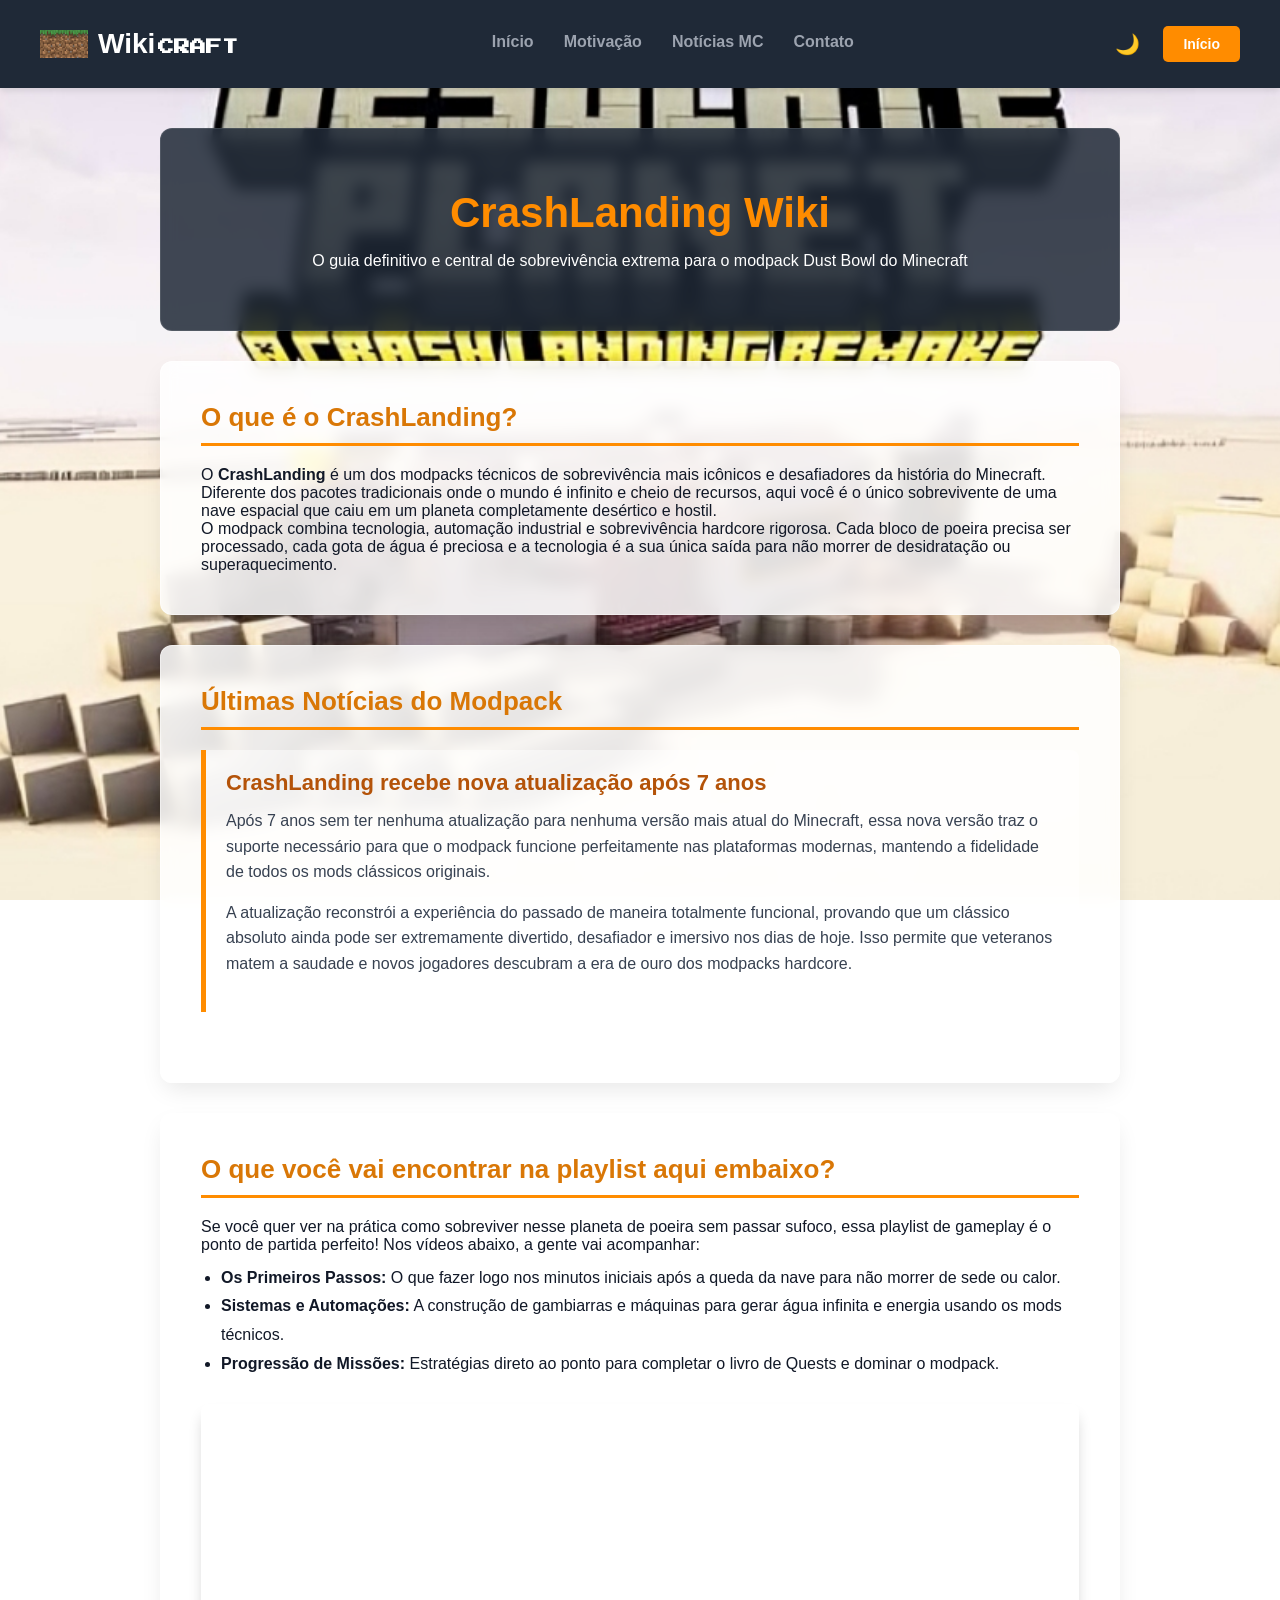
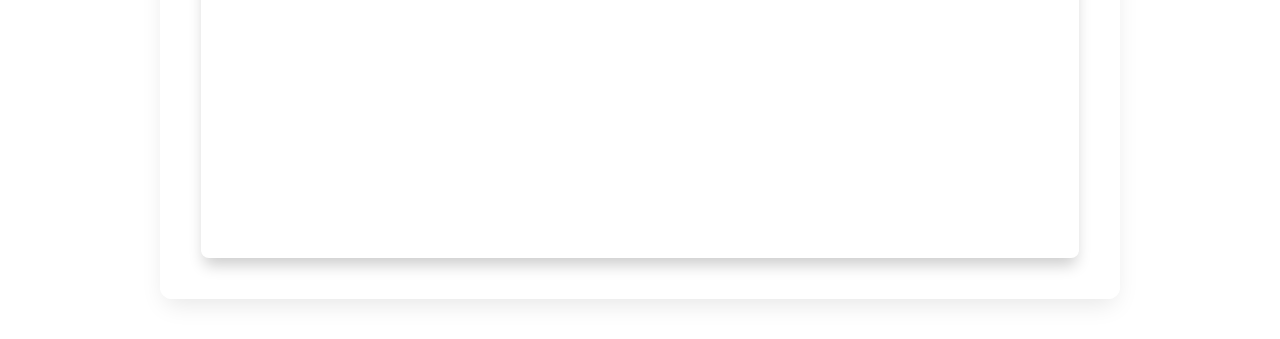
==== Wiki Craft/CrashLanding-Wiki/index.html @ 6f475de1 "Minha Mini Wiki uma tarefa para ser entrege em forma de wiki para a aula de programação" ====
<!DOCTYPE html>
<html lang="pt-BR">
<head>
    <meta charset="UTF-8">
    <meta name="viewport" content="width=device-width, initial-scale=1.0">
    <title>WikiCraft | CrashLanding Wiki</title>
    <link rel="stylesheet" href="style.css">
</head>
<body>
    <header>
        <div class="logo">
            <img src="bloco.jpeg" alt="Bloco Minecraft" class="logo-bloco">  
            <span class="fundo-oval">Wiki</span><span class="texto-craft">Craft</span>
        </div>
        <nav>
            <a href="index.html">Início</a>
            <a href="motivacao.html">Motivação</a>
            <a href="noticias.html">Notícias MC</a>
            <a href="contato.html">Contato</a>
        </nav>
        <div class="acoes-header">
            <button class="btn-tema" id="toggle-tema" title="Alternar Tema">🌙</button>
            <a href="index.html" class="btn-inicio">Início</a>
        </div>

        <script>
            const btnTema = document.getElementById('toggle-tema');
            
            // Verifica se o usuário já tinha deixado o modo escuro ativo antes
            if (localStorage.getItem('tema') === 'dark') {
                document.body.classList.add('dark-mode');
                btnTema.textContent = '☀️'; // Muda para Sol se estiver escuro
            }

            btnTema.addEventListener('click', () => {
                document.body.classList.toggle('dark-mode');
                
                if (document.body.classList.contains('dark-mode')) {
                    localStorage.setItem('tema', 'dark');
                    btnTema.textContent = '☀️';
                } else {
                    localStorage.setItem('tema', 'light');
                    btnTema.textContent = '🌙';
                }
            });
        </script>
    </header>

    <main class="conteudo">
        <section class="banner">
            <h1>CrashLanding Wiki</h1>
            <p>O guia definitivo e central de sobrevivência extrema para o modpack Dust Bowl do Minecraft</p>
        </section>

        <section class="secao">
            <h2>O que é o CrashLanding?</h2>
            <p>O <strong>CrashLanding</strong> é um dos modpacks técnicos de sobrevivência mais icônicos e desafiadores da história do Minecraft. Diferente dos pacotes tradicionais onde o mundo é infinito e cheio de recursos, aqui você é o único sobrevivente de uma nave espacial que caiu em um planeta completamente desértico e hostil.</p>
            <p>O modpack combina tecnologia, automação industrial e sobrevivência hardcore rigorosa. Cada bloco de poeira precisa ser processado, cada gota de água é preciosa e a tecnologia é a sua única saída para não morrer de desidratação ou superaquecimento.</p>
        </section>

        <section class="secao">
            <h2>Últimas Notícias do Modpack</h2>
            <article class="card-noticia">
                <h3>CrashLanding recebe nova atualização após 7 anos</h3>
                <p>Após 7 anos sem ter nenhuma atualização para nenhuma versão mais atual do Minecraft, essa nova versão traz o suporte necessário para que o modpack funcione perfeitamente nas plataformas modernas, mantendo a fidelidade de todos os mods clássicos originais.</p>
                <p>A atualização reconstrói a experiência do passado de maneira totalmente funcional, provando que um clássico absoluto ainda pode ser extremamente divertido, desafiador e imersivo nos dias de hoje. Isso permite que veteranos matem a saudade e novos jogadores descubram a era de ouro dos modpacks hardcore.</p>
            </article>
        </section>

        <section class="secao">
            <h2>O que você vai encontrar na playlist aqui embaixo?</h2>
            <p>Se você quer ver na prática como sobreviver nesse planeta de poeira sem passar sufoco, essa playlist de gameplay é o ponto de partida perfeito! Nos vídeos abaixo, a gente vai acompanhar:</p>
            <ul style="margin-left: 20px; margin-top: 10px; margin-bottom: 25px; line-height: 1.8;">
                <li><strong>Os Primeiros Passos:</strong> O que fazer logo nos minutos iniciais após a queda da nave para não morrer de sede ou calor.</li>
                <li><strong>Sistemas e Automações:</strong> A construção de gambiarras e máquinas para gerar água infinita e energia usando os mods técnicos.</li>
                <li><strong>Progressão de Missões:</strong> Estratégias direto ao ponto para completar o livro de Quests e dominar o modpack.</li>
            </ul>

            <div class="video-container">
                <iframe width="100%" height="450" src="https://www.youtube.com/embed/eSUVXQKCVnU?list=PLX__f0eSr4yAGluDu2fOTqGR4Iscj6PK7" title="YouTube video player" frameborder="0" allow="accelerometer; autoplay; clipboard-write; encrypted-media; gyroscope; picture-in-picture" allowfullscreen></iframe>
            </div>
        </section>

    </main>
</body>
</html>
---- Wiki Craft/CrashLanding-Wiki/style.css ----
@import url('https://fonts.googleapis.com/css2?family=Press+Start+2P&display=swap');

* {
    margin: 0;
    padding: 0;
    box-sizing: border-box;
}

/* Base do Site - Modo Claro */
body {
    font-family: Arial, Helvetica, sans-serif;
    background-image: url('crashlanding.jpeg');
    background-size: cover;
    background-attachment: fixed;
    background-position: center;
    color: #111827;
    transition: background-color 0.3s, color 0.3s;
}

/* ==========================================================================
   HEADER (BARRA SUPERIOR)
   ========================================================================== */
header {
    background-color: #1f2937; /* Cinza escuro elegante que destaca os elementos */
    display: flex;
    justify-content: space-between;
    align-items: center;
    padding: 20px 40px;
    box-shadow: 0 4px 6px -1px rgba(0, 0, 0, 0.1);
    transition: background-color 0.3s;
}

/* Configuração da Logo */
.logo {
    color: white;
    font-size: 28px;
    font-weight: bold;
    display: flex;
    align-items: center;
    background-image: none; 
    padding: 0;
    text-shadow: none;
}

.logo-bloco {
    width: 48px;
    height: 48px;
    object-fit: contain;
    margin-right: 10px; 
}

.fundo-oval {
    background-color: transparent;
    color: white;
    padding: 0;
    border-radius: 0;
    margin-right: 3px; 
    display: inline-block;
}

.texto-craft {
    font-family: 'Press Start 2P', cursive;
    font-size: 16px;
    color: white;
    margin-left: 0; 
    text-transform: uppercase;
    display: inline-block;
    transform: translateY(3px);
}

/* Menu de Navegação */
nav {
    display: flex;
    gap: 30px;
}

nav a {
    text-decoration: none;
    color: #9ca3af;
    font-weight: bold;
    font-size: 16px;
    transition: color 0.3s, border-bottom 0.3s;
    padding-bottom: 5px;
}

nav a:hover, nav a.active {
    color: #ff8c00; /* Laranja desértico ativo */
    border-bottom: 2px solid #ff8c00;
}

/* Área de botões no topo */
.acoes-header {
    display: flex;
    align-items: center;
    gap: 15px;
}

.btn-tema {
    background: none;
    border: none;
    font-size: 20px;
    cursor: pointer;
    padding: 8px;
    border-radius: 50%;
    transition: background-color 0.3s;
}

.btn-tema:hover {
    background-color: #374151;
}

.btn-inicio {
    background-color: #ff8c00;
    color: white;
    border: none;
    padding: 10px 20px;
    border-radius: 5px;
    font-weight: bold;
    cursor: pointer;
    text-decoration: none;
    font-size: 14px;
    transition: background-color 0.3s;
}

.btn-inicio:hover {
    background-color: #e07b00;
}

/* ==========================================================================
   CONTEÚDO E JANELAS FLUTUANTES (MODO CLARO)
   ========================================================================== */
.conteudo {
    max-width: 1000px;
    margin: 40px auto;
    padding: 0 20px;
}

/* Efeito de vidro transparente para as seções */
.secao {
    background-color: rgba(255, 255, 255, 0.85); /* Fundo branco com 85% de opacidade */
    backdrop-filter: blur(8px); /* Desfoca suavemente a imagem do deserto atrás */
    -webkit-backdrop-filter: blur(8px);
    padding: 40px;
    border-radius: 12px;
    box-shadow: 0 10px 25px -5px rgba(0, 0, 0, 0.1);
    margin-bottom: 30px;
    border: 1px solid rgba(255, 255, 255, 0.4);
}

.banner {
    text-align: center;
    padding: 60px 20px;
    background-color: rgba(31, 41, 55, 0.85); /* Banner escuro transparente */
    backdrop-filter: blur(8px);
    -webkit-backdrop-filter: blur(8px);
    color: white;
    border-radius: 12px;
    margin-bottom: 30px;
    border: 1px solid rgba(255, 255, 255, 0.1);
}

.banner h1 {
    font-size: 42px;
    margin-bottom: 15px;
    color: #ff8c00; /* Título principal em laranja temático */
}

/* Títulos das seções - Tema Desértico */
.secao h2 {
    font-size: 26px;
    color: #d97706; /* Laranja terroso profundo */
    margin-bottom: 20px;
    border-bottom: 3px solid #ff8c00; /* Linha divisória em laranja quente */
    padding-bottom: 10px;
}

.secao article h3 {
    margin-bottom: 12px;
    font-size: 22px;
    color: #b45309; /* Tom de barro/argila cozida */
}

.secao article p {
    font-size: 16px;
    line-height: 1.6;
    margin-bottom: 15px;
    color: #374151;
}

/* Vídeos e Tabelas */
.video-container {
    border-radius: 8px;
    overflow: hidden;
    box-shadow: 0 10px 15px -3px rgba(0, 0, 0, 0.2);
}

.tabela-info {
    width: 100%;
    border-collapse: collapse;
    margin-top: 15px;
    font-size: 16px;
}

.tabela-info th, .tabela-info td {
    padding: 12px 15px;
    text-align: left;
    border-bottom: 1px solid rgba(0, 0, 0, 0.1);
}

.tabela-info th {
    background-color: rgba(217, 119, 6, 0.2); /* Fundo sutil do título da tabela */
    color: #b45309;
    font-weight: bold;
}

/* Cards de Notícias */
.card-noticia {
    margin-bottom: 30px;
    padding: 20px;
    background-color: rgba(255, 255, 255, 0.5);
    border-left: 5px solid #ff8c00;
    border-radius: 0 8px 8px 0;
}

/* Contatos */
.lista-contatos {
    display: flex;
    flex-direction: column;
    gap: 15px;
    align-items: center;
    margin-top: 20px;
}

.item-contato {
    font-size: 18px;
    background-color: rgba(255, 255, 255, 0.6);
    padding: 15px 30px;
    border-radius: 8px;
    border: 1px solid rgba(0, 0, 0, 0.05);
    width: 100%;
    max-width: 400px;
}

/* ==========================================================================
   CONFIGURAÇÃO DO MODO ESCURO (DARK MODE) INTERATIVO
   ========================================================================== */

/* Ajuste do Header no Modo Escuro */
body.dark-mode header {
    background-color: #0f172a; /* Tom escuro azulado bem profundo */
}

body.dark-mode .btn-tema:hover {
    background-color: #1e293b;
}

/* Janelas Flutuantes no Modo Escuro */
body.dark-mode .secao {
    background-color: rgba(17, 24, 39, 0.85); /* Fundo escuro com 85% de opacidade */
    color: #f3f4f6;
    border: 1px solid rgba(255, 255, 255, 0.08);
}

/* Cores de Letras e Destaques no Modo Escuro */
body.dark-mode .secao h2 {
    color: #ff9d24; /* Laranja desértico brilhante para contraste no escuro */
    border-bottom-color: #ff8c00;
}

body.dark-mode .secao article h3 {
    color: #fbbf24; /* Amarelo areia quente */
}

body.dark-mode .secao article p {
    color: #e5e7eb; /* Texto legível claro */
}

body.dark-mode .card-noticia {
    background-color: rgba(255, 255, 255, 0.05);
    border-
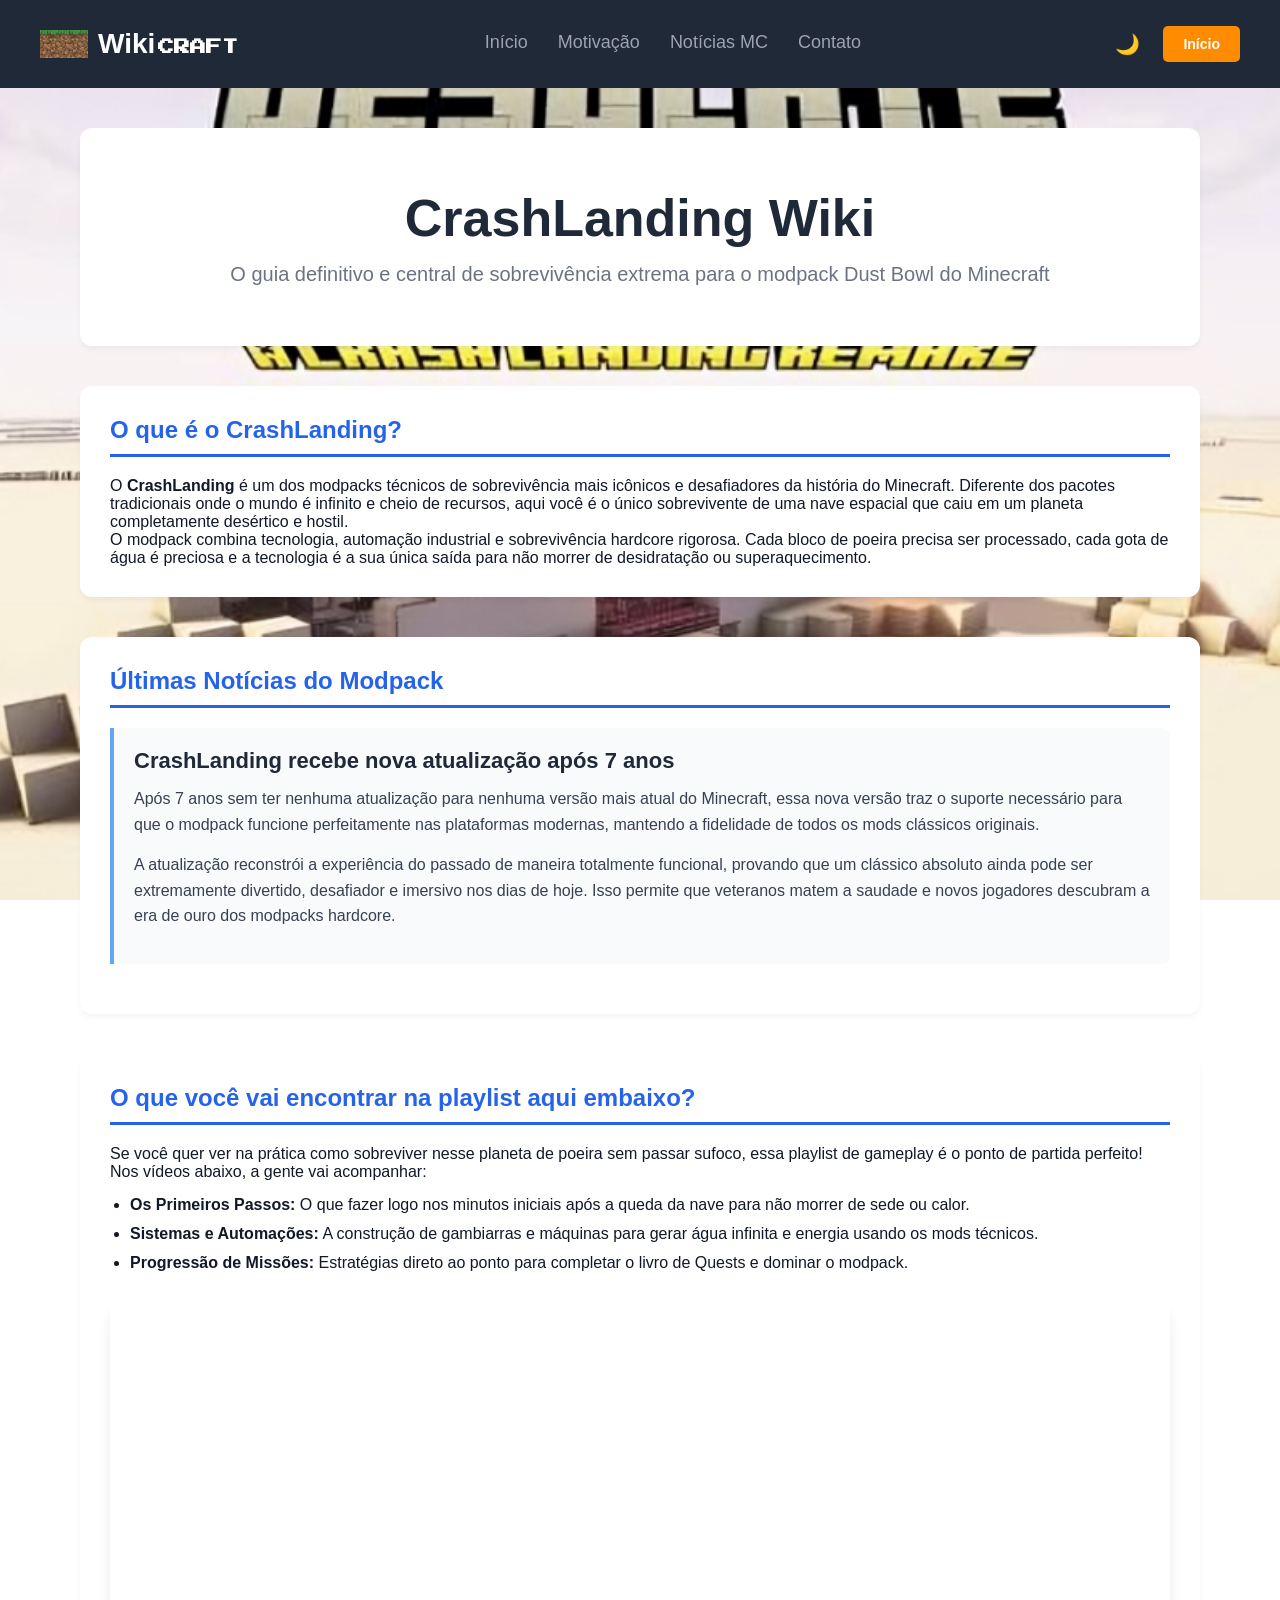
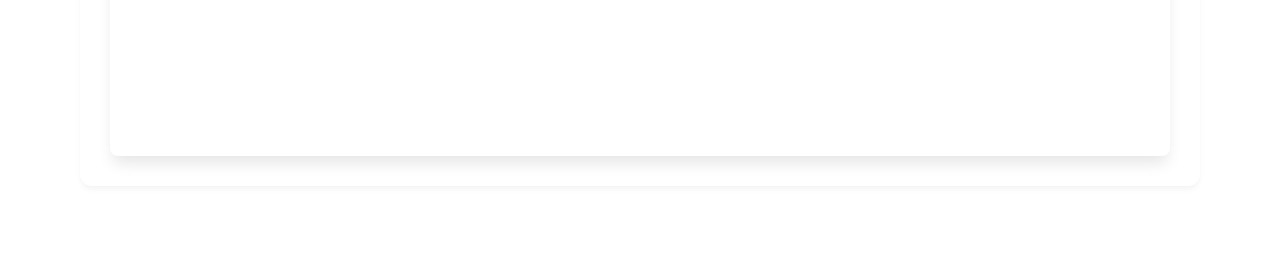
==== commit 68390833: "Outra hotfix" ====
--- a/Wiki Craft/CrashLanding-Wiki/index.html
+++ b/Wiki Craft/CrashLanding-Wiki/index.html
@@ -22,14 +22,11 @@
             <button class="btn-tema" id="toggle-tema" title="Alternar Tema">🌙</button>
             <a href="index.html" class="btn-inicio">Início</a>
         </div>
-
         <script>
             const btnTema = document.getElementById('toggle-tema');
-            
-            // Verifica se o usuário já tinha deixado o modo escuro ativo antes
             if (localStorage.getItem('tema') === 'dark') {
                 document.body.classList.add('dark-mode');
-                btnTema.textContent = '☀️'; // Muda para Sol se estiver escuro
+                btnTema.textContent = '☀️'; 
             }
 
             btnTema.addEventListener('click', () => {
@@ -45,19 +42,16 @@
             });
         </script>
     </header>
-
     <main class="conteudo">
         <section class="banner">
             <h1>CrashLanding Wiki</h1>
             <p>O guia definitivo e central de sobrevivência extrema para o modpack Dust Bowl do Minecraft</p>
         </section>
-
         <section class="secao">
             <h2>O que é o CrashLanding?</h2>
             <p>O <strong>CrashLanding</strong> é um dos modpacks técnicos de sobrevivência mais icônicos e desafiadores da história do Minecraft. Diferente dos pacotes tradicionais onde o mundo é infinito e cheio de recursos, aqui você é o único sobrevivente de uma nave espacial que caiu em um planeta completamente desértico e hostil.</p>
             <p>O modpack combina tecnologia, automação industrial e sobrevivência hardcore rigorosa. Cada bloco de poeira precisa ser processado, cada gota de água é preciosa e a tecnologia é a sua única saída para não morrer de desidratação ou superaquecimento.</p>
         </section>
-
         <section class="secao">
             <h2>Últimas Notícias do Modpack</h2>
             <article class="card-noticia">
@@ -66,7 +60,6 @@
                 <p>A atualização reconstrói a experiência do passado de maneira totalmente funcional, provando que um clássico absoluto ainda pode ser extremamente divertido, desafiador e imersivo nos dias de hoje. Isso permite que veteranos matem a saudade e novos jogadores descubram a era de ouro dos modpacks hardcore.</p>
             </article>
         </section>
-
         <section class="secao">
             <h2>O que você vai encontrar na playlist aqui embaixo?</h2>
             <p>Se você quer ver na prática como sobreviver nesse planeta de poeira sem passar sufoco, essa playlist de gameplay é o ponto de partida perfeito! Nos vídeos abaixo, a gente vai acompanhar:</p>
@@ -75,12 +68,10 @@
                 <li><strong>Sistemas e Automações:</strong> A construção de gambiarras e máquinas para gerar água infinita e energia usando os mods técnicos.</li>
                 <li><strong>Progressão de Missões:</strong> Estratégias direto ao ponto para completar o livro de Quests e dominar o modpack.</li>
             </ul>
-
             <div class="video-container">
                 <iframe width="100%" height="450" src="https://www.youtube.com/embed/eSUVXQKCVnU?list=PLX__f0eSr4yAGluDu2fOTqGR4Iscj6PK7" title="YouTube video player" frameborder="0" allow="accelerometer; autoplay; clipboard-write; encrypted-media; gyroscope; picture-in-picture" allowfullscreen></iframe>
             </div>
         </section>
-
     </main>
 </body>
 </html>
--- a/Wiki Craft/CrashLanding-Wiki/style.css
+++ b/Wiki Craft/CrashLanding-Wiki/style.css
@@ -1,42 +1,34 @@
 @import url('https://fonts.googleapis.com/css2?family=Press+Start+2P&display=swap');
-
 * {
     margin: 0;
     padding: 0;
     box-sizing: border-box;
 }
 
-/* Base do Site - Modo Claro */
 body {
     font-family: Arial, Helvetica, sans-serif;
+
     background-image: url('crashlanding.jpeg');
     background-size: cover;
     background-attachment: fixed;
     background-position: center;
     color: #111827;
-    transition: background-color 0.3s, color 0.3s;
-}
-
-/* ==========================================================================
-   HEADER (BARRA SUPERIOR)
-   ========================================================================== */
+}
+
 header {
-    background-color: #1f2937; /* Cinza escuro elegante que destaca os elementos */
+    background-color: #1f2937;
     display: flex;
     justify-content: space-between;
     align-items: center;
     padding: 20px 40px;
-    box-shadow: 0 4px 6px -1px rgba(0, 0, 0, 0.1);
-    transition: background-color 0.3s;
-}
-
-/* Configuração da Logo */
+}
+
 .logo {
     color: white;
     font-size: 28px;
     font-weight: bold;
     display: flex;
-    align-items: center;
+    align-items: center; 
     background-image: none; 
     padding: 0;
     text-shadow: none;
@@ -54,7 +46,9 @@
     color: white;
     padding: 0;
     border-radius: 0;
+
     margin-right: 3px; 
+    
     display: inline-block;
 }
 
@@ -67,8 +61,6 @@
     display: inline-block;
     transform: translateY(3px);
 }
-
-/* Menu de Navegação */
 nav {
     display: flex;
     gap: 30px;
@@ -77,22 +69,177 @@
 nav a {
     text-decoration: none;
     color: #9ca3af;
+    font-size: 18px;
+    transition: all 0.3s ease;
+    padding-bottom: 4px;
+}
+
+nav a:hover {
+    color: #60a5fa;
+    transform: translateY(-2px); 
+}
+
+nav a.active {
+    color: white;
+    border-bottom: 2px solid #60a5fa;
+}
+
+button {
+    background-color: #2563eb;
+    color: white;
+    border: none;
+    padding: 10px 20px;
+    border-radius: 8px;
+    cursor: pointer;
+    transition: background-color 0.3s ease, transform 0.2s;
+}
+
+button:hover {
+    background-color: #1d4ed8;
+    transform: scale(1.05); 
+}
+
+.conteudo {
+    max-width: 1200px;
+    margin: 0 auto;
+    padding: 40px;  
+}
+
+.banner {
+    text-align: center;
+    padding: 60px 20px;
+    margin-bottom: 40px;
+    background-color: white;
+    border-radius: 12px;
+    box-shadow: 0 4px 6px -1px rgba(0, 0, 0, 0.05);
+}
+
+.banner h1 {
+    font-size: 52px;
+    margin-bottom: 15px;
+    color: #1f2937;
+}
+
+.banner p {
+    font-size: 20px;
+    color: #6b7280;
+}
+
+.secao {
+    background-color: white;
+    padding: 30px;
+    border-radius: 12px;
+    margin-bottom: 40px;
+    box-shadow: 0 4px 6px -1px rgba(0, 0, 0, 0.05);
+}
+
+.secao h2 {
+    color: #2563eb;
+    margin-bottom: 20px;
+    border-bottom: 3px solid #2563eb;
+    padding-bottom: 10px;
+}
+
+.secao article p {
+    font-size: 16px;
+    line-height: 1.6;
+    margin-bottom: 15px;
+    color: #374151;
+}
+
+.secao article h3 {
+    margin-bottom: 12px;
+    font-size: 22px;
+    color: #1f2937;
+}
+
+.video-container {
+    border-radius: 8px;
+    overflow: hidden;
+    box-shadow: 0 10px 15px -3px rgba(0, 0, 0, 0.1);
+}
+
+.tabela-info {
+    width: 100%;
+    border-collapse: collapse;
+    margin-top: 15px;
+    font-size: 16px;
+}
+
+.tabela-info th, .tabela-info td {
+    padding: 12px 15px;
+    text-align: left;
+    border-bottom: 1px solid #e5e7eb;
+}
+
+.tabela-info th {
+    background-color: #f3f4f6;
+    color: #1f2937;
     font-weight: bold;
-    font-size: 16px;
-    transition: color 0.3s, border-bottom 0.3s;
-    padding-bottom: 5px;
-}
-
-nav a:hover, nav a.active {
-    color: #ff8c00; /* Laranja desértico ativo */
-    border-bottom: 2px solid #ff8c00;
-}
-
-/* Área de botões no topo */
-.acoes-header {
-    display: flex;
-    align-items: center;
+}
+
+.tabela-info tr:hover {
+    background-color: #f9fafb; 
+}
+
+.card-noticia {
+    padding: 20px;
+    border-left: 4px solid #60a5fa;
+    background-color: #f8fafc;
+    margin-bottom: 20px;
+    border-radius: 0 8px 8px 0;
+}
+
+.lista-contatos {
+    display: flex;
+    flex-direction: column;
     gap: 15px;
+    align-items: center; 
+    margin-top: 20px;
+}
+
+.item-contato {
+    background-color: #f3f4f6;
+    padding: 15px 20px;
+    border-radius: 8px;
+    margin-bottom: 10px;
+    font-size: 16px;
+    transition: background-color 0.2s;
+}
+
+.item-contato:hover {
+    background-color: #e5e7eb;
+}
+
+body.dark-mode {
+    background-color: #111827; 
+    color: #f3f4f6; 
+}
+
+body.dark-mode .secao {
+    background-color: #1f2937; 
+    color: #f3f4f6;
+}
+
+body.dark-mode .secao h2, 
+body.dark-mode .secao article h3,
+body.dark-mode .secao article p {
+    color: #f3f4f6; 
+}
+
+body.dark-mode .card-noticia {
+    background-color: #374151;
+    border-left-color: #ff8c00; 
+}
+
+body.dark-mode .tabela-info th {
+    background-color: #374151;
+    color: #ffffff;
+}
+
+body.dark-mode .tabela-info td {
+    color: #e5e7eb;
+    border-bottom-color: #4b5563;
 }
 
 .btn-tema {
@@ -101,8 +248,11 @@
     font-size: 20px;
     cursor: pointer;
     padding: 8px;
-    border-radius: 50%;
-    transition: background-color 0.3s;
+    border-radius: 50px;
+    transition: background 0.3s;
+    display: flex;
+    align-items: center;
+    justify-content: center;
 }
 
 .btn-tema:hover {
@@ -119,162 +269,15 @@
     cursor: pointer;
     text-decoration: none;
     font-size: 14px;
-    transition: background-color 0.3s;
+    transition: background 0.3s;
 }
 
 .btn-inicio:hover {
     background-color: #e07b00;
 }
 
-/* ==========================================================================
-   CONTEÚDO E JANELAS FLUTUANTES (MODO CLARO)
-   ========================================================================== */
-.conteudo {
-    max-width: 1000px;
-    margin: 40px auto;
-    padding: 0 20px;
-}
-
-/* Efeito de vidro transparente para as seções */
-.secao {
-    background-color: rgba(255, 255, 255, 0.85); /* Fundo branco com 85% de opacidade */
-    backdrop-filter: blur(8px); /* Desfoca suavemente a imagem do deserto atrás */
-    -webkit-backdrop-filter: blur(8px);
-    padding: 40px;
-    border-radius: 12px;
-    box-shadow: 0 10px 25px -5px rgba(0, 0, 0, 0.1);
-    margin-bottom: 30px;
-    border: 1px solid rgba(255, 255, 255, 0.4);
-}
-
-.banner {
-    text-align: center;
-    padding: 60px 20px;
-    background-color: rgba(31, 41, 55, 0.85); /* Banner escuro transparente */
-    backdrop-filter: blur(8px);
-    -webkit-backdrop-filter: blur(8px);
-    color: white;
-    border-radius: 12px;
-    margin-bottom: 30px;
-    border: 1px solid rgba(255, 255, 255, 0.1);
-}
-
-.banner h1 {
-    font-size: 42px;
-    margin-bottom: 15px;
-    color: #ff8c00; /* Título principal em laranja temático */
-}
-
-/* Títulos das seções - Tema Desértico */
-.secao h2 {
-    font-size: 26px;
-    color: #d97706; /* Laranja terroso profundo */
-    margin-bottom: 20px;
-    border-bottom: 3px solid #ff8c00; /* Linha divisória em laranja quente */
-    padding-bottom: 10px;
-}
-
-.secao article h3 {
-    margin-bottom: 12px;
-    font-size: 22px;
-    color: #b45309; /* Tom de barro/argila cozida */
-}
-
-.secao article p {
-    font-size: 16px;
-    line-height: 1.6;
-    margin-bottom: 15px;
-    color: #374151;
-}
-
-/* Vídeos e Tabelas */
-.video-container {
-    border-radius: 8px;
-    overflow: hidden;
-    box-shadow: 0 10px 15px -3px rgba(0, 0, 0, 0.2);
-}
-
-.tabela-info {
-    width: 100%;
-    border-collapse: collapse;
-    margin-top: 15px;
-    font-size: 16px;
-}
-
-.tabela-info th, .tabela-info td {
-    padding: 12px 15px;
-    text-align: left;
-    border-bottom: 1px solid rgba(0, 0, 0, 0.1);
-}
-
-.tabela-info th {
-    background-color: rgba(217, 119, 6, 0.2); /* Fundo sutil do título da tabela */
-    color: #b45309;
-    font-weight: bold;
-}
-
-/* Cards de Notícias */
-.card-noticia {
-    margin-bottom: 30px;
-    padding: 20px;
-    background-color: rgba(255, 255, 255, 0.5);
-    border-left: 5px solid #ff8c00;
-    border-radius: 0 8px 8px 0;
-}
-
-/* Contatos */
-.lista-contatos {
-    display: flex;
-    flex-direction: column;
+.acoes-header {
+    display: flex;
+    align-items: center;
     gap: 15px;
-    align-items: center;
-    margin-top: 20px;
-}
-
-.item-contato {
-    font-size: 18px;
-    background-color: rgba(255, 255, 255, 0.6);
-    padding: 15px 30px;
-    border-radius: 8px;
-    border: 1px solid rgba(0, 0, 0, 0.05);
-    width: 100%;
-    max-width: 400px;
-}
-
-/* ==========================================================================
-   CONFIGURAÇÃO DO MODO ESCURO (DARK MODE) INTERATIVO
-   ========================================================================== */
-
-/* Ajuste do Header no Modo Escuro */
-body.dark-mode header {
-    background-color: #0f172a; /* Tom escuro azulado bem profundo */
-}
-
-body.dark-mode .btn-tema:hover {
-    background-color: #1e293b;
-}
-
-/* Janelas Flutuantes no Modo Escuro */
-body.dark-mode .secao {
-    background-color: rgba(17, 24, 39, 0.85); /* Fundo escuro com 85% de opacidade */
-    color: #f3f4f6;
-    border: 1px solid rgba(255, 255, 255, 0.08);
-}
-
-/* Cores de Letras e Destaques no Modo Escuro */
-body.dark-mode .secao h2 {
-    color: #ff9d24; /* Laranja desértico brilhante para contraste no escuro */
-    border-bottom-color: #ff8c00;
-}
-
-body.dark-mode .secao article h3 {
-    color: #fbbf24; /* Amarelo areia quente */
-}
-
-body.dark-mode .secao article p {
-    color: #e5e7eb; /* Texto legível claro */
-}
-
-body.dark-mode .card-noticia {
-    background-color: rgba(255, 255, 255, 0.05);
-    border-+}
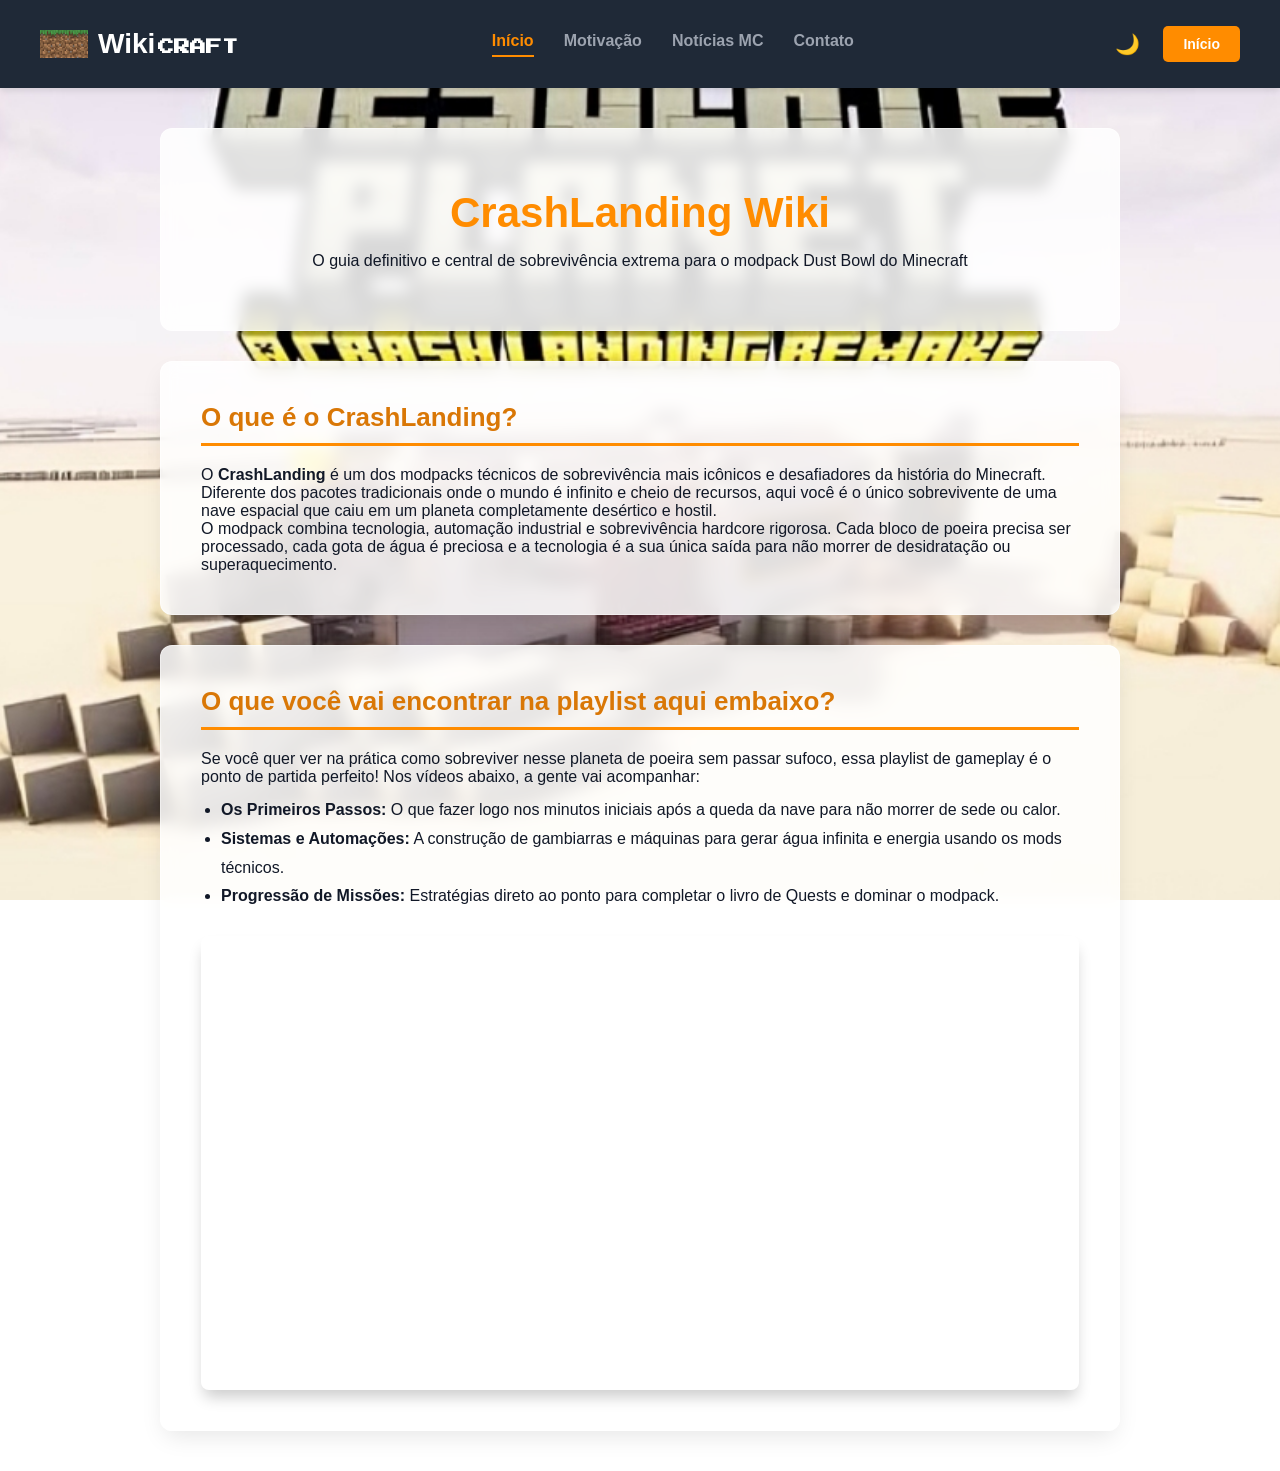
==== commit de4d4f11: "hotfix conserto de algumas coisas que estavam quebradas" ====
--- a/Wiki Craft/CrashLanding-Wiki/index.html
+++ b/Wiki Craft/CrashLanding-Wiki/index.html
@@ -13,7 +13,7 @@
             <span class="fundo-oval">Wiki</span><span class="texto-craft">Craft</span>
         </div>
         <nav>
-            <a href="index.html">Início</a>
+            <a href="index.html" class="active">Início</a>
             <a href="motivacao.html">Motivação</a>
             <a href="noticias.html">Notícias MC</a>
             <a href="contato.html">Contato</a>
@@ -28,10 +28,8 @@
                 document.body.classList.add('dark-mode');
                 btnTema.textContent = '☀️'; 
             }
-
             btnTema.addEventListener('click', () => {
                 document.body.classList.toggle('dark-mode');
-                
                 if (document.body.classList.contains('dark-mode')) {
                     localStorage.setItem('tema', 'dark');
                     btnTema.textContent = '☀️';
@@ -42,24 +40,19 @@
             });
         </script>
     </header>
+
     <main class="conteudo">
         <section class="banner">
             <h1>CrashLanding Wiki</h1>
             <p>O guia definitivo e central de sobrevivência extrema para o modpack Dust Bowl do Minecraft</p>
         </section>
+
         <section class="secao">
             <h2>O que é o CrashLanding?</h2>
             <p>O <strong>CrashLanding</strong> é um dos modpacks técnicos de sobrevivência mais icônicos e desafiadores da história do Minecraft. Diferente dos pacotes tradicionais onde o mundo é infinito e cheio de recursos, aqui você é o único sobrevivente de uma nave espacial que caiu em um planeta completamente desértico e hostil.</p>
             <p>O modpack combina tecnologia, automação industrial e sobrevivência hardcore rigorosa. Cada bloco de poeira precisa ser processado, cada gota de água é preciosa e a tecnologia é a sua única saída para não morrer de desidratação ou superaquecimento.</p>
         </section>
-        <section class="secao">
-            <h2>Últimas Notícias do Modpack</h2>
-            <article class="card-noticia">
-                <h3>CrashLanding recebe nova atualização após 7 anos</h3>
-                <p>Após 7 anos sem ter nenhuma atualização para nenhuma versão mais atual do Minecraft, essa nova versão traz o suporte necessário para que o modpack funcione perfeitamente nas plataformas modernas, mantendo a fidelidade de todos os mods clássicos originais.</p>
-                <p>A atualização reconstrói a experiência do passado de maneira totalmente funcional, provando que um clássico absoluto ainda pode ser extremamente divertido, desafiador e imersivo nos dias de hoje. Isso permite que veteranos matem a saudade e novos jogadores descubram a era de ouro dos modpacks hardcore.</p>
-            </article>
-        </section>
+
         <section class="secao">
             <h2>O que você vai encontrar na playlist aqui embaixo?</h2>
             <p>Se você quer ver na prática como sobreviver nesse planeta de poeira sem passar sufoco, essa playlist de gameplay é o ponto de partida perfeito! Nos vídeos abaixo, a gente vai acompanhar:</p>
--- a/Wiki Craft/CrashLanding-Wiki/style.css
+++ b/Wiki Craft/CrashLanding-Wiki/style.css
@@ -1,26 +1,30 @@
 @import url('https://fonts.googleapis.com/css2?family=Press+Start+2P&display=swap');
+
 * {
     margin: 0;
     padding: 0;
     box-sizing: border-box;
 }
 
+/* Base do Site - Modo Claro */
 body {
     font-family: Arial, Helvetica, sans-serif;
-
     background-image: url('crashlanding.jpeg');
     background-size: cover;
     background-attachment: fixed;
     background-position: center;
     color: #111827;
+    transition: background-color 0.3s, color 0.3s;
 }
 
 header {
-    background-color: #1f2937;
+    background-color: #1f2937; /* Cinza escuro elegante que destaca os elementos */
     display: flex;
     justify-content: space-between;
     align-items: center;
     padding: 20px 40px;
+    box-shadow: 0 4px 6px -1px rgba(0, 0, 0, 0.1);
+    transition: background-color 0.3s;
 }
 
 .logo {
@@ -46,9 +50,7 @@
     color: white;
     padding: 0;
     border-radius: 0;
-
     margin-right: 3px; 
-    
     display: inline-block;
 }
 
@@ -59,8 +61,9 @@
     margin-left: 0; 
     text-transform: uppercase;
     display: inline-block;
-    transform: translateY(3px);
-}
+    transform: translateY(3px); /* Alinhamento milimétrico de altura */
+}
+
 nav {
     display: flex;
     gap: 30px;
@@ -69,177 +72,21 @@
 nav a {
     text-decoration: none;
     color: #9ca3af;
-    font-size: 18px;
-    transition: all 0.3s ease;
-    padding-bottom: 4px;
-}
-
-nav a:hover {
-    color: #60a5fa;
-    transform: translateY(-2px); 
-}
-
-nav a.active {
-    color: white;
-    border-bottom: 2px solid #60a5fa;
-}
-
-button {
-    background-color: #2563eb;
-    color: white;
-    border: none;
-    padding: 10px 20px;
-    border-radius: 8px;
-    cursor: pointer;
-    transition: background-color 0.3s ease, transform 0.2s;
-}
-
-button:hover {
-    background-color: #1d4ed8;
-    transform: scale(1.05); 
-}
-
-.conteudo {
-    max-width: 1200px;
-    margin: 0 auto;
-    padding: 40px;  
-}
-
-.banner {
-    text-align: center;
-    padding: 60px 20px;
-    margin-bottom: 40px;
-    background-color: white;
-    border-radius: 12px;
-    box-shadow: 0 4px 6px -1px rgba(0, 0, 0, 0.05);
-}
-
-.banner h1 {
-    font-size: 52px;
-    margin-bottom: 15px;
-    color: #1f2937;
-}
-
-.banner p {
-    font-size: 20px;
-    color: #6b7280;
-}
-
-.secao {
-    background-color: white;
-    padding: 30px;
-    border-radius: 12px;
-    margin-bottom: 40px;
-    box-shadow: 0 4px 6px -1px rgba(0, 0, 0, 0.05);
-}
-
-.secao h2 {
-    color: #2563eb;
-    margin-bottom: 20px;
-    border-bottom: 3px solid #2563eb;
-    padding-bottom: 10px;
-}
-
-.secao article p {
-    font-size: 16px;
-    line-height: 1.6;
-    margin-bottom: 15px;
-    color: #374151;
-}
-
-.secao article h3 {
-    margin-bottom: 12px;
-    font-size: 22px;
-    color: #1f2937;
-}
-
-.video-container {
-    border-radius: 8px;
-    overflow: hidden;
-    box-shadow: 0 10px 15px -3px rgba(0, 0, 0, 0.1);
-}
-
-.tabela-info {
-    width: 100%;
-    border-collapse: collapse;
-    margin-top: 15px;
-    font-size: 16px;
-}
-
-.tabela-info th, .tabela-info td {
-    padding: 12px 15px;
-    text-align: left;
-    border-bottom: 1px solid #e5e7eb;
-}
-
-.tabela-info th {
-    background-color: #f3f4f6;
-    color: #1f2937;
-    font-weight: bold;
-}
-
-.tabela-info tr:hover {
-    background-color: #f9fafb; 
-}
-
-.card-noticia {
-    padding: 20px;
-    border-left: 4px solid #60a5fa;
-    background-color: #f8fafc;
-    margin-bottom: 20px;
-    border-radius: 0 8px 8px 0;
-}
-
-.lista-contatos {
-    display: flex;
-    flex-direction: column;
+    font-weight: bold;
+    font-size: 16px;
+    transition: color 0.3s, border-bottom 0.3s;
+    padding-bottom: 5px;
+}
+
+nav a:hover, nav a.active {
+    color: #ff8c00; /* Laranja desértico */
+    border-bottom: 2px solid #ff8c00;
+}
+
+.acoes-header {
+    display: flex;
+    align-items: center;
     gap: 15px;
-    align-items: center; 
-    margin-top: 20px;
-}
-
-.item-contato {
-    background-color: #f3f4f6;
-    padding: 15px 20px;
-    border-radius: 8px;
-    margin-bottom: 10px;
-    font-size: 16px;
-    transition: background-color 0.2s;
-}
-
-.item-contato:hover {
-    background-color: #e5e7eb;
-}
-
-body.dark-mode {
-    background-color: #111827; 
-    color: #f3f4f6; 
-}
-
-body.dark-mode .secao {
-    background-color: #1f2937; 
-    color: #f3f4f6;
-}
-
-body.dark-mode .secao h2, 
-body.dark-mode .secao article h3,
-body.dark-mode .secao article p {
-    color: #f3f4f6; 
-}
-
-body.dark-mode .card-noticia {
-    background-color: #374151;
-    border-left-color: #ff8c00; 
-}
-
-body.dark-mode .tabela-info th {
-    background-color: #374151;
-    color: #ffffff;
-}
-
-body.dark-mode .tabela-info td {
-    color: #e5e7eb;
-    border-bottom-color: #4b5563;
 }
 
 .btn-tema {
@@ -248,11 +95,8 @@
     font-size: 20px;
     cursor: pointer;
     padding: 8px;
-    border-radius: 50px;
-    transition: background 0.3s;
-    display: flex;
-    align-items: center;
-    justify-content: center;
+    border-radius: 50%;
+    transition: background-color 0.3s;
 }
 
 .btn-tema:hover {
@@ -269,15 +113,179 @@
     cursor: pointer;
     text-decoration: none;
     font-size: 14px;
-    transition: background 0.3s;
+    transition: background-color 0.3s;
 }
 
 .btn-inicio:hover {
     background-color: #e07b00;
 }
 
-.acoes-header {
-    display: flex;
+.conteudo {
+    max-width: 1000px;
+    margin: 40px auto;
+    padding: 0 20px;
+}
+
+/* Efeito de vidro transparente para as seções */
+.secao {
+    background-color: rgba(255, 255, 255, 0.85); /* 85% de opacidade */
+    backdrop-filter: blur(8px); /* Desfoque de fundo elegante */
+    -webkit-backdrop-filter: blur(8px);
+    padding: 40px;
+    border-radius: 12px;
+    box-shadow: 0 10px 25px -5px rgba(0, 0, 0, 0.1);
+    margin-bottom: 30px;
+    border: 1px solid rgba(255, 255, 255, 0.4);
+}
+
+.banner {
+    text-align: center;
+    padding: 60px 20px;
+    background-color: rgba(255, 255, 255, 0.85); /* Fundo claro transparente no Modo Claro */
+    backdrop-filter: blur(8px);
+    -webkit-backdrop-filter: blur(8px);
+    color: #111827; /* Texto escuro para dar leitura */
+    border-radius: 12px;
+    margin-bottom: 30px;
+    border: 1px solid rgba(255, 255, 255, 0.4);
+}
+
+.banner h1 {
+    font-size: 42px;
+    margin-bottom: 15px;
+    color: #ff8c00; 
+}
+
+/* Destaques e títulos com cores desérticas */
+.secao h2 {
+    font-size: 26px;
+    color: #d97706; /* Laranja terroso */
+    margin-bottom: 20px;
+    border-bottom: 3px solid #ff8c00; 
+    padding-bottom: 10px;
+}
+
+.secao article h3 {
+    margin-bottom: 12px;
+    font-size: 22px;
+    color: #b45309; /* Tom de argila/barro */
+}
+
+.secao article p {
+    font-size: 16px;
+    line-height: 1.6;
+    margin-bottom: 15px;
+    color: #374151;
+}
+
+.video-container {
+    border-radius: 8px;
+    overflow: hidden;
+    box-shadow: 0 10px 15px -3px rgba(0, 0, 0, 0.2);
+}
+
+.tabela-info {
+    width: 100%;
+    border-collapse: collapse;
+    margin-top: 15px;
+    font-size: 16px;
+}
+
+.tabela-info th, .tabela-info td {
+    padding: 12px 15px;
+    text-align: left;
+    border-bottom: 1px solid rgba(0, 0, 0, 0.1);
+}
+
+.tabela-info th {
+    background-color: rgba(217, 119, 6, 0.2); 
+    color: #b45309;
+    font-weight: bold;
+}
+
+.card-noticia {
+    margin-bottom: 30px;
+    padding: 20px;
+    background-color: rgba(255, 255, 255, 0.5);
+    border-left: 5px solid #ff8c00;
+    border-radius: 0 8px 8px 0;
+}
+
+.lista-contatos {
+    display: flex;
+    flex-direction: column;
+    gap: 15px;
     align-items: center;
-    gap: 15px;
+    margin-top: 20px;
+}
+
+.item-contato {
+    font-size: 18px;
+    background-color: rgba(255, 255, 255, 0.6);
+    padding: 15px 30px;
+    border-radius: 8px;
+    border: 1px solid rgba(0, 0, 0, 0.05);
+    width: 100%;
+    max-width: 400px;
+}
+
+body.dark-mode {
+    background-color: #111827; 
+    color: #f3f4f6; 
+}
+
+body.dark-mode header {
+    background-color: #0f172a; /* Header se integra ao modo escuro */
+}
+
+body.dark-mode .btn-tema:hover {
+    background-color: #1e293b;
+}
+
+body.dark-mode .secao {
+    background-color: rgba(17, 24, 39, 0.85); /* Janelas escuras transparentes */
+    color: #f3f4f6;
+    border: 1px solid rgba(255, 255, 255, 0.08);
+}
+
+body.dark-mode .secao h2 {
+    color: #ff9d24; /* Contraste desértico no escuro */
+    border-bottom-color: #ff8c00;
+}
+
+body.dark-mode .secao article h3 {
+    color: #fbbf24; /* Tom de areia quente */
+}
+
+body.dark-mode .secao article p {
+    color: #e5e7eb;
+}
+
+body.dark-mode .card-noticia {
+    background-color: rgba(255, 255, 255, 0.05);
+    border-left-color: #ff8c00;
+}
+
+body.dark-mode .tabela-info th {
+    background-color: rgba(255, 140, 0, 0.15);
+    color: #fbbf24;
+}
+
+body.dark-mode .tabela-info td {
+    color: #d1d5db;
+    border-bottom-color: rgba(255, 255, 255, 0.1);
+}
+
+body.dark-mode .item-contato {
+    background-color: rgba(255, 255, 255, 0.05);
+    border-color: rgba(255, 255, 255, 0.1);
+}
+body.dark-mode .banner {
+    background-color: rgba(17, 24, 39, 0.85); 
+    color: #f3f4f6; 
+    border: 1px solid rgba(255, 255, 255, 0.08);
+}
+
+body.dark-mode .banner h1 {
+    color: #ff9d24; 
 }
